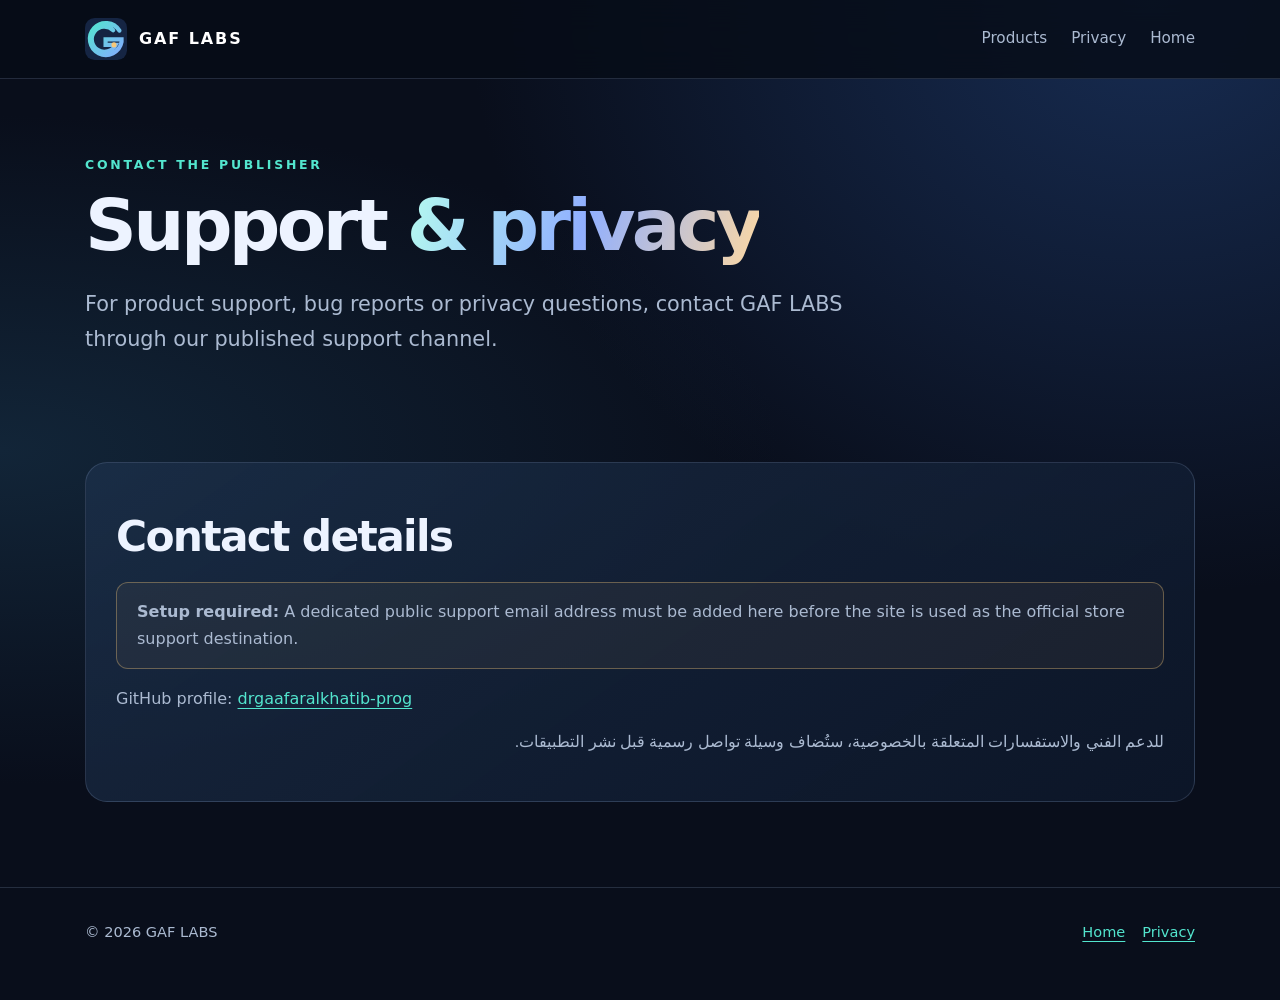
==== support/index.html @ 57052988 "Initial GAF LABS website setup" ====
<!doctype html><html lang="en"><head><meta charset="utf-8"><meta name="viewport" content="width=device-width,initial-scale=1"><meta name="description" content="GAF LABS support and publisher information."><title>Support — GAF LABS</title><link rel="icon" type="image/svg+xml" href="../assets/gaf-mark.svg"><link rel="stylesheet" href="../assets/styles.css"></head><body><header><nav class="wrap nav"><a class="brand" href="../"><img src="../assets/gaf-mark.svg" alt="" width="42" height="42">GAF LABS</a><div class="links"><a href="../#products">Products</a><a href="../apps/puzzle-realmhop/privacy.html">Privacy</a><a href="../">Home</a></div></nav></header><main class="wrap"><div class="page-head"><div class="eyebrow">Contact the publisher</div><h1>Support <span class="accent">& privacy</span></h1><p class="lead">For product support, bug reports or privacy questions, contact GAF LABS through our published support channel.</p></div><section><div class="card"><h2>Contact details</h2><p class="callout"><strong>Setup required:</strong> A dedicated public support email address must be added here before the site is used as the official store support destination.</p><p>GitHub profile: <a href="https://github.com/drgaafaralkhatib-prog">drgaafaralkhatib-prog</a></p><p class="arabic" lang="ar">للدعم الفني والاستفسارات المتعلقة بالخصوصية، ستُضاف وسيلة تواصل رسمية قبل نشر التطبيقات.</p></div></section></main><footer><div class="wrap footer"><span>© 2026 GAF LABS</span><div><a href="../">Home</a><a href="../apps/puzzle-realmhop/privacy.html">Privacy</a></div></div></footer></body></html>
---- assets/styles.css ----
:root{--bg:#090e1b;--ink:#edf3ff;--muted:#abbad1;--line:rgba(177,199,243,.17);--panel:#101a2c;--aqua:#53e5ce;--blue:#83acff;--gold:#f7c879}*{box-sizing:border-box}html{scroll-behavior:smooth}body{margin:0;font:16px/1.7 system-ui,-apple-system,BlinkMacSystemFont,"Segoe UI",sans-serif;color:var(--ink);background:radial-gradient(ellipse at 90% 0%,#172c52 0%,transparent 42%),radial-gradient(ellipse at 0% 45%,#122538 0%,transparent 43%),var(--bg)}a{color:var(--aqua);text-underline-offset:4px}a:hover{color:white}.wrap{width:min(1110px,calc(100% - 40px));margin:auto}.skip{position:absolute;left:-1000px;top:8px;background:#fff;color:#000;padding:12px}.skip:focus{left:8px;z-index:99}header{border-bottom:1px solid var(--line);background:rgba(7,12,23,.84);backdrop-filter:blur(16px);position:sticky;top:0;z-index:10}.nav{display:flex;align-items:center;justify-content:space-between;gap:20px;min-height:78px}.brand{display:flex;align-items:center;gap:12px;text-decoration:none;color:#fff;font-weight:900;letter-spacing:.12em}.brand svg{height:41px;width:41px}.links{display:flex;gap:24px;align-items:center;flex-wrap:wrap}.links a{text-decoration:none;color:var(--muted);font-size:.95rem}.links a:hover,.links a[aria-current=page]{color:var(--aqua)}.hero{padding:108px 0 95px;position:relative}.eyebrow{text-transform:uppercase;color:var(--aqua);font-size:.78rem;letter-spacing:.22em;font-weight:800}.hero h1{font-size:clamp(3.2rem,8vw,6.8rem);line-height:1.04;letter-spacing:-.07em;margin:15px 0 25px;max-width:900px}.accent{background:linear-gradient(105deg,#b5fbef,#90afff,#fcd8a3);background-clip:text;color:transparent}.lead{font-size:clamp(1.07rem,2vw,1.3rem);color:var(--muted);max-width:760px}.actions{display:flex;flex-wrap:wrap;gap:12px;margin:32px 0}.button{display:inline-block;padding:11px 21px;border-radius:12px;text-decoration:none;font-weight:750;background:var(--aqua);color:#051a20}.button:hover{background:white;color:#051a20}.button.outline{color:var(--ink);background:transparent;border:1px solid var(--line)}.button.outline:hover{border-color:var(--aqua)}section{padding:44px 0 85px}h2{font-size:clamp(1.8rem,4vw,2.65rem);letter-spacing:-.04em;margin:8px 0 9px}h3{font-size:1.3rem;margin:10px 0}.sub{color:var(--muted);margin:0 0 30px}.grid{display:grid;grid-template-columns:repeat(2,minmax(0,1fr));gap:18px}.card{background:linear-gradient(145deg,rgba(29,49,76,.72),rgba(13,23,42,.85));border:1px solid var(--line);border-radius:22px;padding:30px;min-height:225px}.card p{color:var(--muted);margin-top:9px}.chip{display:inline-block;font-size:.77rem;font-weight:800;text-transform:uppercase;letter-spacing:.09em;background:rgba(83,229,206,.1);color:var(--aqua);border:1px solid rgba(83,229,206,.2);border-radius:99px;padding:3px 12px}.chip.soon{background:rgba(247,200,121,.08);color:var(--gold);border-color:rgba(247,200,121,.25)}.icon-tile{display:inline-grid;place-items:center;width:55px;height:55px;border-radius:16px;margin:15px 0 12px;font-size:30px;background:linear-gradient(135deg,#204a67,#33519b)}.note{color:var(--muted);font-size:.92rem}.arabic{font-family:Tahoma,"Segoe UI",sans-serif;direction:rtl;text-align:right}.arabic.note{border-inline-start:3px solid var(--aqua);padding-inline-start:18px;margin-top:26px}.banner{background:linear-gradient(110deg,rgba(83,229,206,.1),rgba(101,141,242,.1));padding:30px;border:1px solid var(--line);border-radius:20px}.page-head{padding:75px 0 40px}.page-head h1{font-size:clamp(2.4rem,6vw,4.5rem);line-height:1.12;letter-spacing:-.05em;margin:10px 0}.prose{max-width:850px}.prose h2{font-size:1.65rem;margin-top:36px}.prose p,.prose li{color:#d2dcef}.prose ul{padding-left:24px}.prose .arabic ul{padding-left:0;padding-right:24px}.prose hr{border:none;border-top:1px solid var(--line);margin:50px 0}.metadata{color:var(--muted);font-size:.9rem}.callout{border:1px solid rgba(247,200,121,.35);padding:15px 20px;border-radius:12px;background:rgba(247,200,121,.055)}footer{border-top:1px solid var(--line);padding:32px 0 55px;color:var(--muted);font-size:.91rem}.footer{display:flex;justify-content:space-between;align-items:center;gap:20px;flex-wrap:wrap}.footer div{display:flex;gap:17px;flex-wrap:wrap}@media(max-width:720px){.nav{align-items:flex-start;flex-direction:column;padding:17px 0}.links{gap:16px}.hero{padding:69px 0 65px}.grid{grid-template-columns:1fr}.card{min-height:0}section{padding:25px 0 65px}}
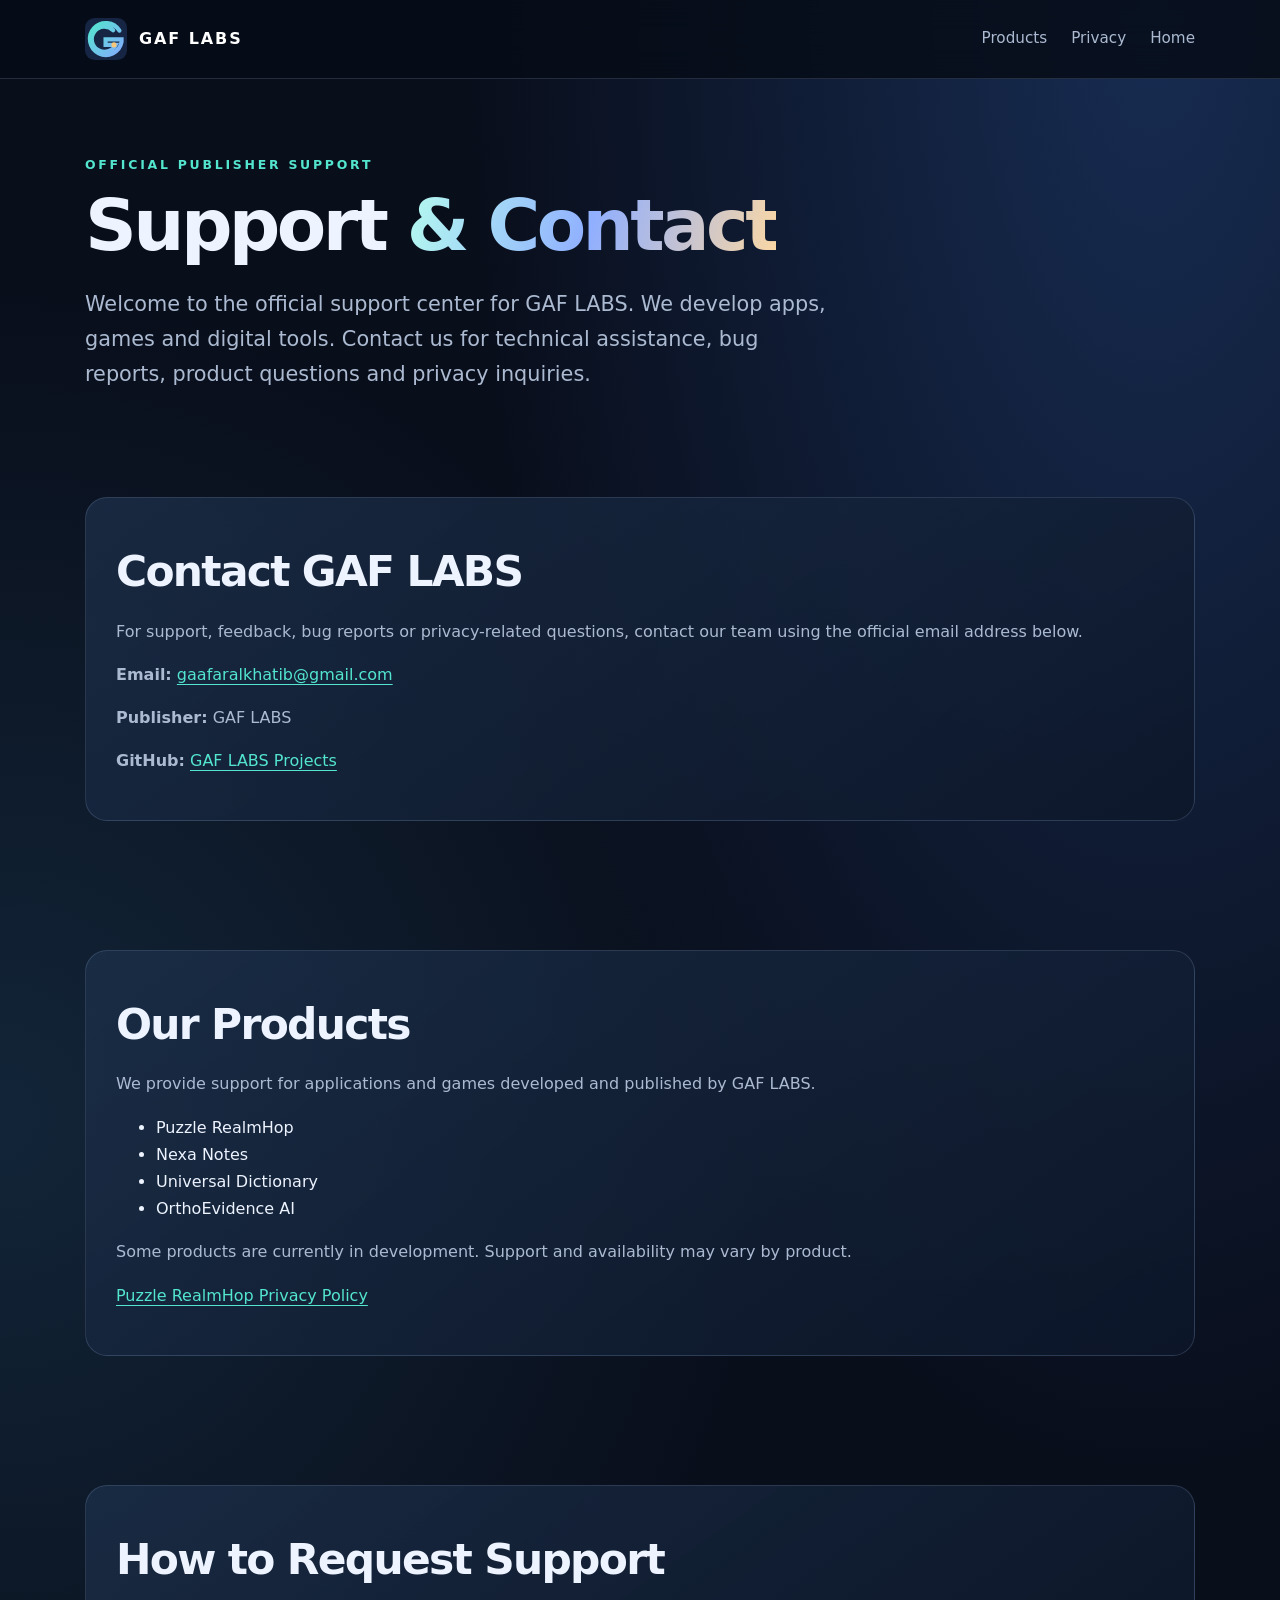
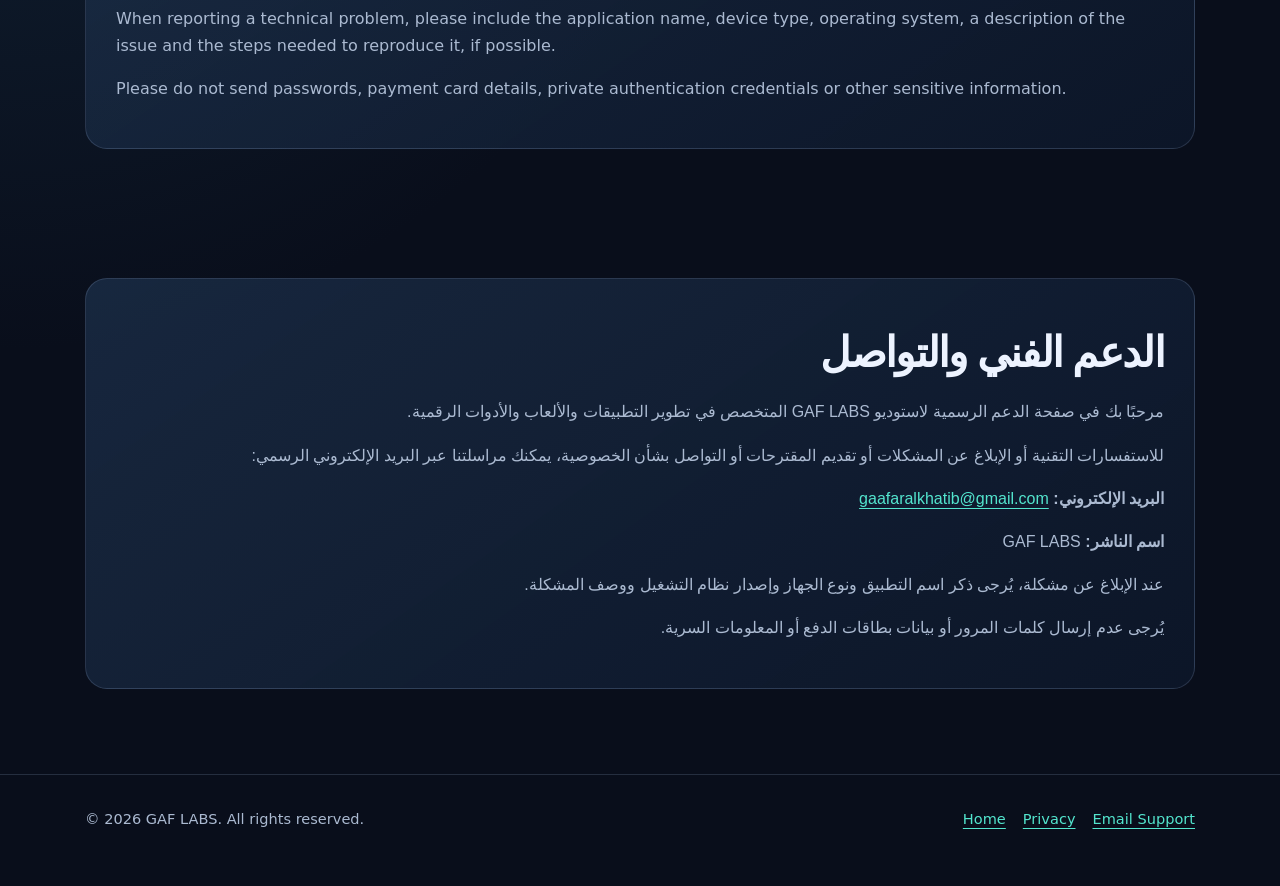
==== commit c0aa462a: "Update GAF LABS support contact information" ====
--- a/support/index.html
+++ b/support/index.html
@@ -1 +1,193 @@
-<!doctype html><html lang="en"><head><meta charset="utf-8"><meta name="viewport" content="width=device-width,initial-scale=1"><meta name="description" content="GAF LABS support and publisher information."><title>Support — GAF LABS</title><link rel="icon" type="image/svg+xml" href="../assets/gaf-mark.svg"><link rel="stylesheet" href="../assets/styles.css"></head><body><header><nav class="wrap nav"><a class="brand" href="../"><img src="../assets/gaf-mark.svg" alt="" width="42" height="42">GAF LABS</a><div class="links"><a href="../#products">Products</a><a href="../apps/puzzle-realmhop/privacy.html">Privacy</a><a href="../">Home</a></div></nav></header><main class="wrap"><div class="page-head"><div class="eyebrow">Contact the publisher</div><h1>Support <span class="accent">& privacy</span></h1><p class="lead">For product support, bug reports or privacy questions, contact GAF LABS through our published support channel.</p></div><section><div class="card"><h2>Contact details</h2><p class="callout"><strong>Setup required:</strong> A dedicated public support email address must be added here before the site is used as the official store support destination.</p><p>GitHub profile: <a href="https://github.com/drgaafaralkhatib-prog">drgaafaralkhatib-prog</a></p><p class="arabic" lang="ar">للدعم الفني والاستفسارات المتعلقة بالخصوصية، ستُضاف وسيلة تواصل رسمية قبل نشر التطبيقات.</p></div></section></main><footer><div class="wrap footer"><span>© 2026 GAF LABS</span><div><a href="../">Home</a><a href="../apps/puzzle-realmhop/privacy.html">Privacy</a></div></div></footer></body></html>
+
+<!DOCTYPE html>
+<html lang="en">
+<head>
+  <meta charset="UTF-8">
+  <meta name="viewport" content="width=device-width, initial-scale=1">
+  <meta name="description" content="Official GAF LABS support and contact page for apps, games and privacy inquiries.">
+  <meta name="theme-color" content="#090e1b">
+
+  <title>Support & Contact — GAF LABS</title>
+
+  <link rel="icon" type="image/svg+xml" href="../assets/gaf-mark.svg">
+  <link rel="stylesheet" href="../assets/styles.css">
+</head>
+
+<body>
+
+  <header>
+    <nav class="wrap nav">
+      <a class="brand" href="../">
+        <img src="../assets/gaf-mark.svg" width="42" height="42" alt="GAF LABS logo">
+        GAF LABS
+      </a>
+
+      <div class="links">
+        <a href="../#products">Products</a>
+        <a href="../apps/puzzle-realmhop/privacy.html">Privacy</a>
+        <a href="../">Home</a>
+      </div>
+    </nav>
+  </header>
+
+  <main class="wrap">
+
+    <div class="page-head">
+      <div class="eyebrow">Official Publisher Support</div>
+
+      <h1>Support <span class="accent">& Contact</span></h1>
+
+      <p class="lead">
+        Welcome to the official support center for GAF LABS.
+        We develop apps, games and digital tools.
+        Contact us for technical assistance, bug reports,
+        product questions and privacy inquiries.
+      </p>
+    </div>
+
+    <section>
+      <div class="card">
+
+        <h2>Contact GAF LABS</h2>
+
+        <p>
+          For support, feedback, bug reports or privacy-related
+          questions, contact our team using the official email
+          address below.
+        </p>
+
+        <p>
+          <strong>Email:</strong>
+          <a href="mailto:gaafaralkhatib@gmail.com">
+            gaafaralkhatib@gmail.com
+          </a>
+        </p>
+
+        <p>
+          <strong>Publisher:</strong> GAF LABS
+        </p>
+
+        <p>
+          <strong>GitHub:</strong>
+          <a href="https://github.com/drgaafaralkhatib-prog">
+            GAF LABS Projects
+          </a>
+        </p>
+
+      </div>
+    </section>
+
+    <section>
+      <div class="card">
+
+        <h2>Our Products</h2>
+
+        <p>
+          We provide support for applications and games
+          developed and published by GAF LABS.
+        </p>
+
+        <ul>
+          <li>Puzzle RealmHop</li>
+          <li>Nexa Notes</li>
+          <li>Universal Dictionary</li>
+          <li>OrthoEvidence AI</li>
+        </ul>
+
+        <p>
+          Some products are currently in development.
+          Support and availability may vary by product.
+        </p>
+
+        <p>
+          <a href="../apps/puzzle-realmhop/privacy.html">
+            Puzzle RealmHop Privacy Policy
+          </a>
+        </p>
+
+      </div>
+    </section>
+
+    <section>
+      <div class="card">
+
+        <h2>How to Request Support</h2>
+
+        <p>
+          When reporting a technical problem, please include
+          the application name, device type, operating system,
+          a description of the issue and the steps needed
+          to reproduce it, if possible.
+        </p>
+
+        <p>
+          Please do not send passwords, payment card details,
+          private authentication credentials or other
+          sensitive information.
+        </p>
+
+      </div>
+    </section>
+
+    <section class="arabic" lang="ar" dir="rtl">
+
+      <div class="card">
+
+        <h2>الدعم الفني والتواصل</h2>
+
+        <p>
+          مرحبًا بك في صفحة الدعم الرسمية لاستوديو GAF LABS
+          المتخصص في تطوير التطبيقات والألعاب والأدوات الرقمية.
+        </p>
+
+        <p>
+          للاستفسارات التقنية أو الإبلاغ عن المشكلات
+          أو تقديم المقترحات أو التواصل بشأن الخصوصية،
+          يمكنك مراسلتنا عبر البريد الإلكتروني الرسمي:
+        </p>
+
+        <p>
+          <strong>البريد الإلكتروني:</strong>
+          <a href="mailto:gaafaralkhatib@gmail.com" dir="ltr">
+            gaafaralkhatib@gmail.com
+          </a>
+        </p>
+
+        <p>
+          <strong>اسم الناشر:</strong> GAF LABS
+        </p>
+
+        <p>
+          عند الإبلاغ عن مشكلة، يُرجى ذكر اسم التطبيق
+          ونوع الجهاز وإصدار نظام التشغيل ووصف المشكلة.
+        </p>
+
+        <p>
+          يُرجى عدم إرسال كلمات المرور أو بيانات بطاقات الدفع
+          أو المعلومات السرية.
+        </p>
+
+      </div>
+
+    </section>
+
+  </main>
+
+  <footer>
+    <div class="wrap footer">
+
+      <span>
+        © 2026 GAF LABS. All rights reserved.
+      </span>
+
+      <div>
+        <a href="../">Home</a>
+        <a href="../apps/puzzle-realmhop/privacy.html">Privacy</a>
+        <a href="mailto:gaafaralkhatib@gmail.com">Email Support</a>
+      </div>
+
+    </div>
+  </footer>
+
+</body>
+</html>
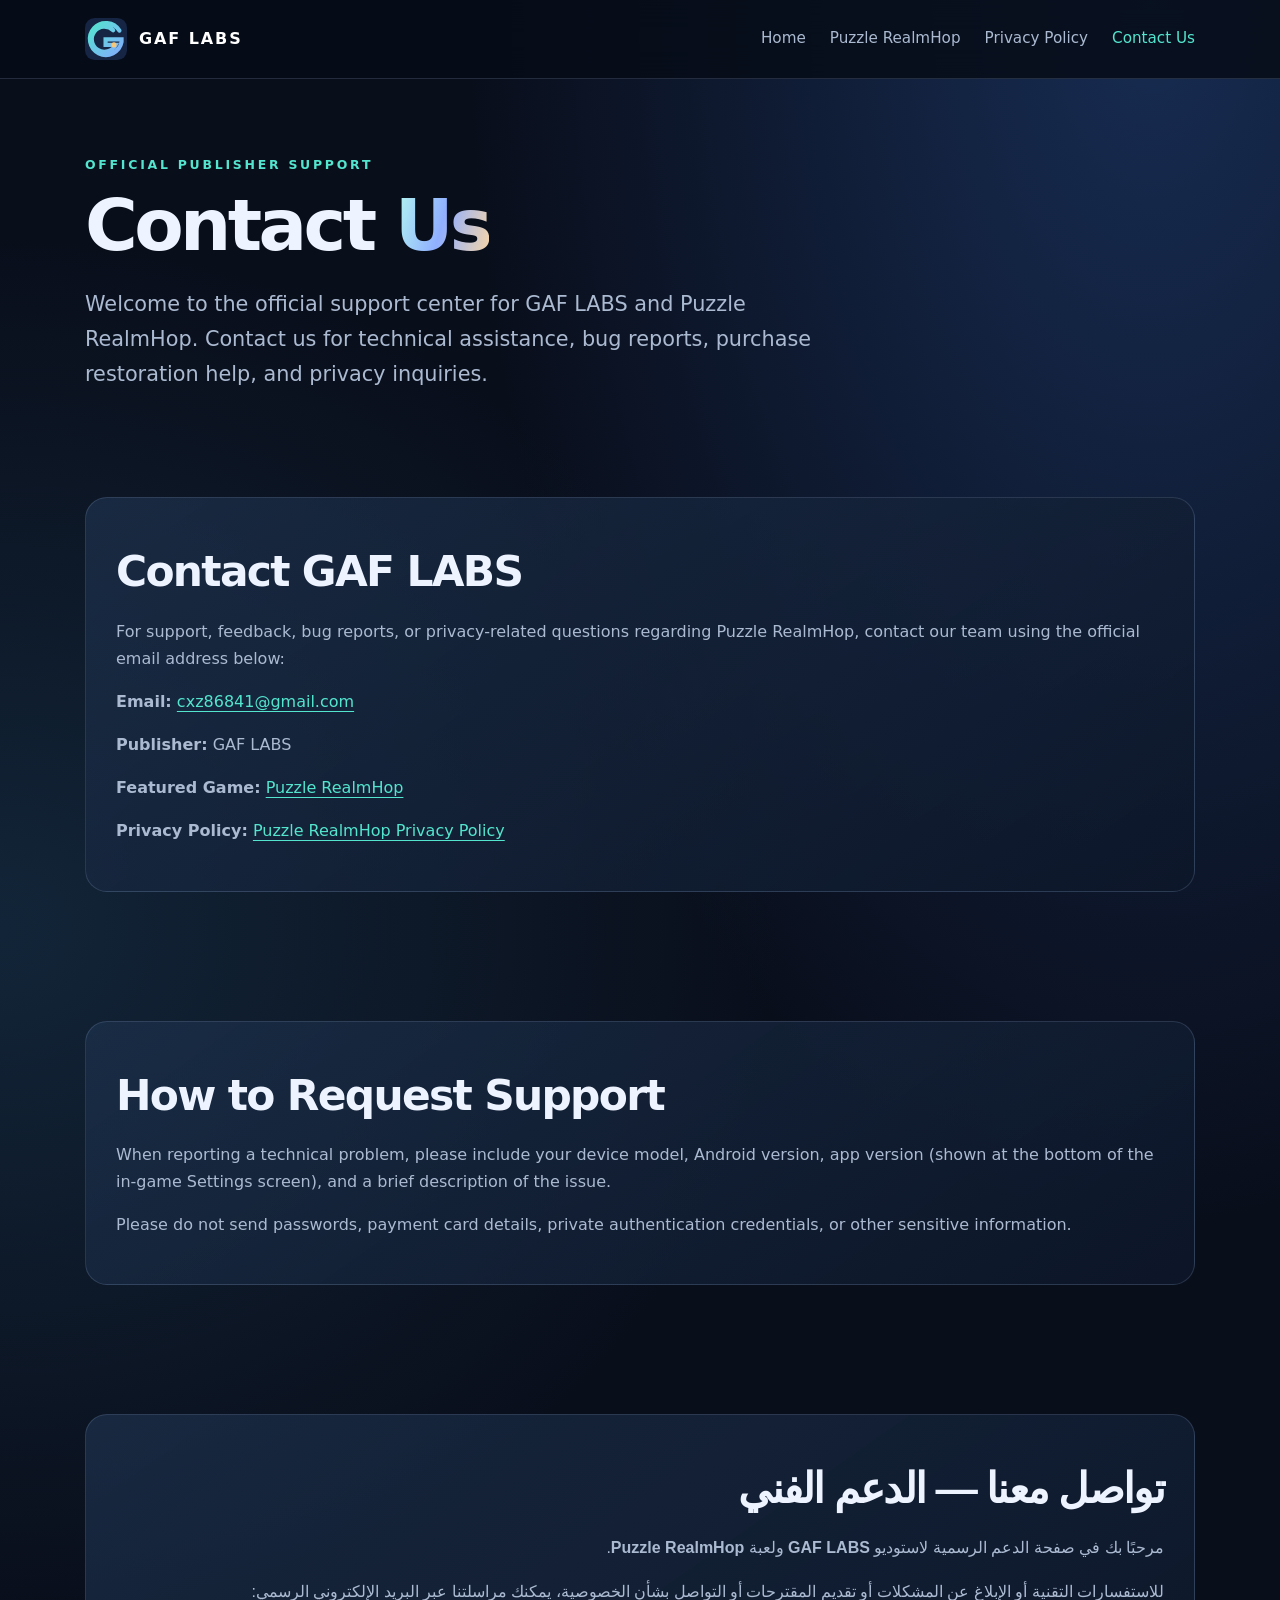
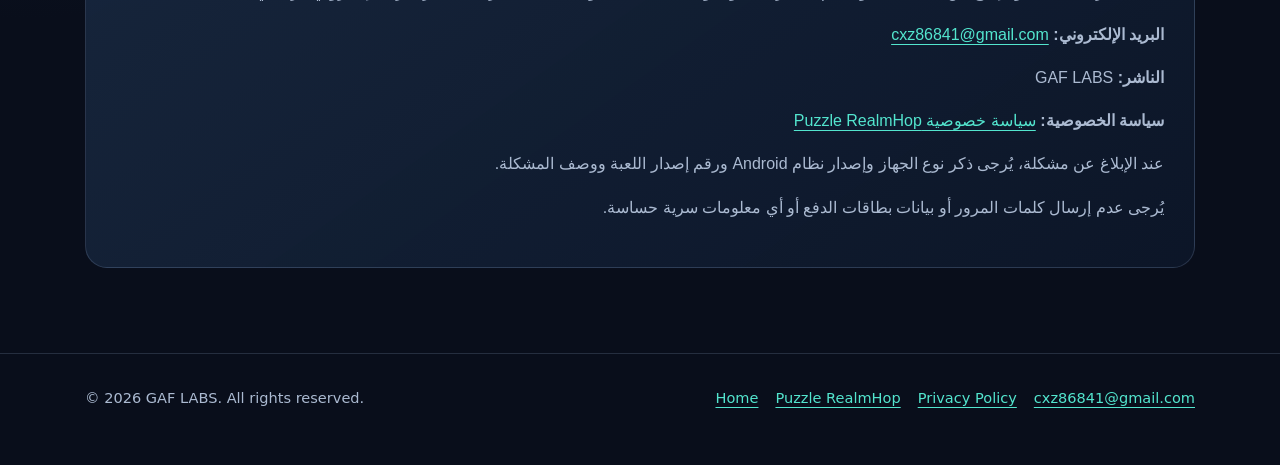
==== commit d70bb41e: "Update GAF LABS public support email, clean portfolio, and add canonical links to gaf-labs.github.io" ====
--- a/support/index.html
+++ b/support/index.html
@@ -1,47 +1,48 @@
-
 <!DOCTYPE html>
 <html lang="en">
 <head>
   <meta charset="UTF-8">
   <meta name="viewport" content="width=device-width, initial-scale=1">
-  <meta name="description" content="Official GAF LABS support and contact page for apps, games and privacy inquiries.">
+  <meta name="description" content="Official GAF LABS support and contact page for Puzzle RealmHop and privacy inquiries.">
   <meta name="theme-color" content="#090e1b">
 
-  <title>Support & Contact — GAF LABS</title>
+  <title>Contact Us &amp; Support — GAF LABS</title>
 
   <link rel="icon" type="image/svg+xml" href="../assets/gaf-mark.svg">
   <link rel="stylesheet" href="../assets/styles.css">
+  <link rel="canonical" href="https://gaf-labs.github.io/support/">
 </head>
 
 <body>
+  <a class="skip" href="#main">Skip to content</a>
 
   <header>
-    <nav class="wrap nav">
+    <nav class="wrap nav" aria-label="Main navigation">
       <a class="brand" href="../">
         <img src="../assets/gaf-mark.svg" width="42" height="42" alt="GAF LABS logo">
         GAF LABS
       </a>
 
       <div class="links">
-        <a href="../#products">Products</a>
-        <a href="../apps/puzzle-realmhop/privacy.html">Privacy</a>
         <a href="../">Home</a>
+        <a href="../apps/puzzle-realmhop/">Puzzle RealmHop</a>
+        <a href="../apps/puzzle-realmhop/privacy.html">Privacy Policy</a>
+        <a href="./" aria-current="page">Contact Us</a>
       </div>
     </nav>
   </header>
 
-  <main class="wrap">
+  <main id="main" class="wrap">
 
     <div class="page-head">
       <div class="eyebrow">Official Publisher Support</div>
 
-      <h1>Support <span class="accent">& Contact</span></h1>
+      <h1>Contact <span class="accent">Us</span></h1>
 
       <p class="lead">
-        Welcome to the official support center for GAF LABS.
-        We develop apps, games and digital tools.
-        Contact us for technical assistance, bug reports,
-        product questions and privacy inquiries.
+        Welcome to the official support center for GAF LABS and Puzzle RealmHop.
+        Contact us for technical assistance, bug reports, purchase restoration help,
+        and privacy inquiries.
       </p>
     </div>
 
@@ -51,15 +52,15 @@
         <h2>Contact GAF LABS</h2>
 
         <p>
-          For support, feedback, bug reports or privacy-related
-          questions, contact our team using the official email
-          address below.
+          For support, feedback, bug reports, or privacy-related
+          questions regarding Puzzle RealmHop, contact our team using the official
+          email address below:
         </p>
 
         <p>
           <strong>Email:</strong>
-          <a href="mailto:gaafaralkhatib@gmail.com">
-            gaafaralkhatib@gmail.com
+          <a href="mailto:cxz86841@gmail.com">
+            cxz86841@gmail.com
           </a>
         </p>
 
@@ -68,38 +69,12 @@
         </p>
 
         <p>
-          <strong>GitHub:</strong>
-          <a href="https://github.com/drgaafaralkhatib-prog">
-            GAF LABS Projects
-          </a>
-        </p>
-
-      </div>
-    </section>
-
-    <section>
-      <div class="card">
-
-        <h2>Our Products</h2>
-
-        <p>
-          We provide support for applications and games
-          developed and published by GAF LABS.
-        </p>
-
-        <ul>
-          <li>Puzzle RealmHop</li>
-          <li>Nexa Notes</li>
-          <li>Universal Dictionary</li>
-          <li>OrthoEvidence AI</li>
-        </ul>
-
-        <p>
-          Some products are currently in development.
-          Support and availability may vary by product.
+          <strong>Featured Game:</strong>
+          <a href="../apps/puzzle-realmhop/">Puzzle RealmHop</a>
         </p>
 
         <p>
+          <strong>Privacy Policy:</strong>
           <a href="../apps/puzzle-realmhop/privacy.html">
             Puzzle RealmHop Privacy Policy
           </a>
@@ -115,14 +90,13 @@
 
         <p>
           When reporting a technical problem, please include
-          the application name, device type, operating system,
-          a description of the issue and the steps needed
-          to reproduce it, if possible.
+          your device model, Android version, app version (shown at the bottom of the in-game Settings screen),
+          and a brief description of the issue.
         </p>
 
         <p>
           Please do not send passwords, payment card details,
-          private authentication credentials or other
+          private authentication credentials, or other
           sensitive information.
         </p>
 
@@ -133,11 +107,11 @@
 
       <div class="card">
 
-        <h2>الدعم الفني والتواصل</h2>
+        <h2>تواصل معنا — الدعم الفني</h2>
 
         <p>
-          مرحبًا بك في صفحة الدعم الرسمية لاستوديو GAF LABS
-          المتخصص في تطوير التطبيقات والألعاب والأدوات الرقمية.
+          مرحبًا بك في صفحة الدعم الرسمية لاستوديو <strong>GAF LABS</strong>
+          ولعبة <strong>Puzzle RealmHop</strong>.
         </p>
 
         <p>
@@ -148,23 +122,30 @@
 
         <p>
           <strong>البريد الإلكتروني:</strong>
-          <a href="mailto:gaafaralkhatib@gmail.com" dir="ltr">
-            gaafaralkhatib@gmail.com
+          <a href="mailto:cxz86841@gmail.com" dir="ltr">
+            cxz86841@gmail.com
           </a>
         </p>
 
         <p>
-          <strong>اسم الناشر:</strong> GAF LABS
+          <strong>الناشر:</strong> GAF LABS
         </p>
 
         <p>
-          عند الإبلاغ عن مشكلة، يُرجى ذكر اسم التطبيق
-          ونوع الجهاز وإصدار نظام التشغيل ووصف المشكلة.
+          <strong>سياسة الخصوصية:</strong>
+          <a href="../apps/puzzle-realmhop/privacy.html">
+            سياسة خصوصية Puzzle RealmHop
+          </a>
+        </p>
+
+        <p>
+          عند الإبلاغ عن مشكلة، يُرجى ذكر نوع الجهاز وإصدار نظام Android
+          ورقم إصدار اللعبة ووصف المشكلة.
         </p>
 
         <p>
           يُرجى عدم إرسال كلمات المرور أو بيانات بطاقات الدفع
-          أو المعلومات السرية.
+          أو أي معلومات سرية حساسة.
         </p>
 
       </div>
@@ -182,8 +163,9 @@
 
       <div>
         <a href="../">Home</a>
-        <a href="../apps/puzzle-realmhop/privacy.html">Privacy</a>
-        <a href="mailto:gaafaralkhatib@gmail.com">Email Support</a>
+        <a href="../apps/puzzle-realmhop/">Puzzle RealmHop</a>
+        <a href="../apps/puzzle-realmhop/privacy.html">Privacy Policy</a>
+        <a href="mailto:cxz86841@gmail.com">cxz86841@gmail.com</a>
       </div>
 
     </div>
